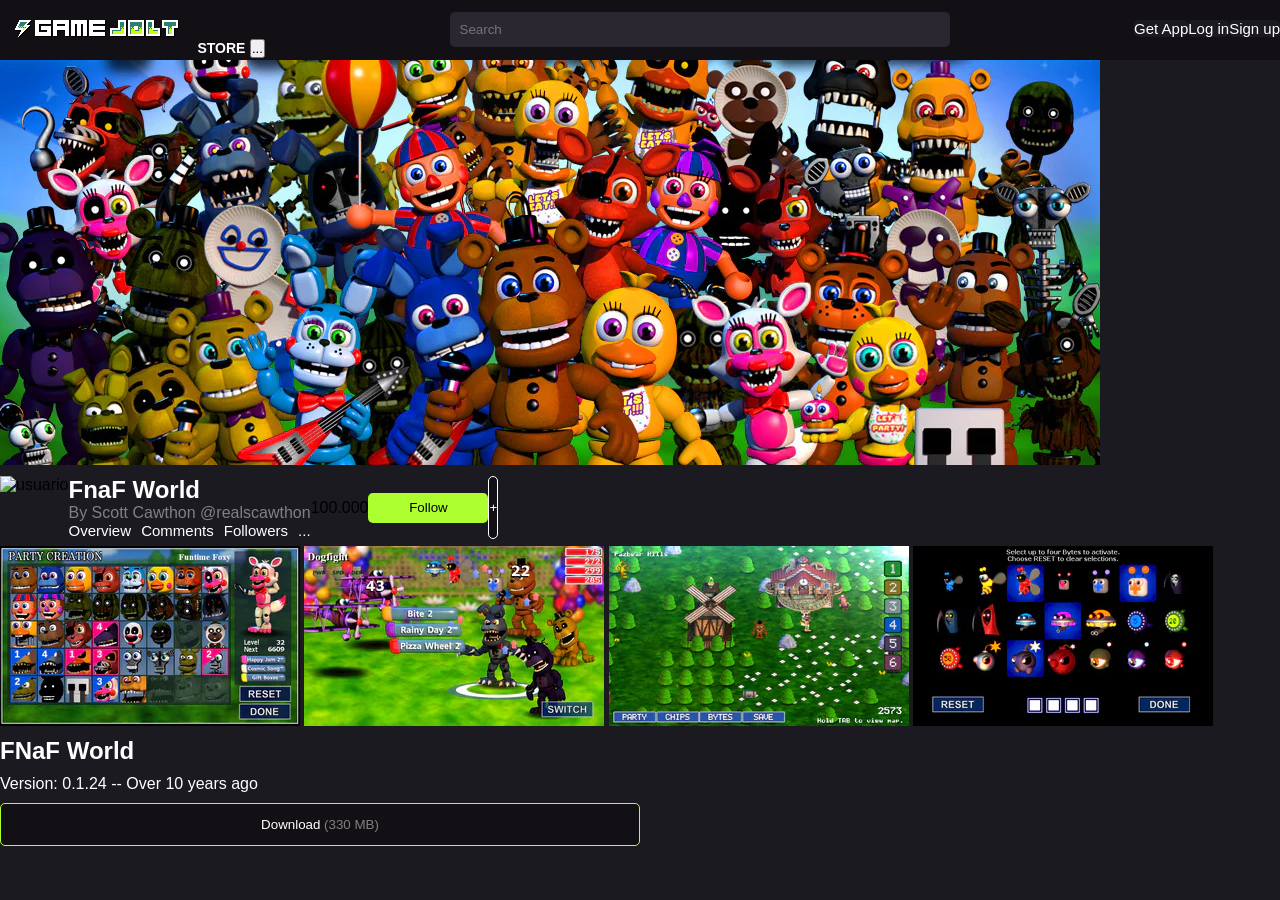
==== page/coso.html @ 09eb71f3 "html-trabajo" ====
<!DOCTYPE html>
<html lang="en">
<head>
    <meta charset="UTF-8">
    <meta name="viewport" content="width=device-width, initial-scale=1.0">
    <title>placeholder</title>
    <link rel="stylesheet" href="static/css/style.css">
</head>
<body>
    <header class="header">
        <nav class="navbar">
            <div class="logo">
                <img src="../trabajo/static/images/gamejolt3.png" alt="logo">
                <a href="../pages/store.html" class="nav-link">STORE</a>
                <button class="opciones">...</button>
            </div>
            <div class="barra-busqueda">
                <input type="text" placeholder="Search">
            </div>
            <div class="botones">
                <div>
                    <button class="button1">
                        Get App
                    </button>
                </div>
                <div>
                    <Button class="button2">
                        Log in
                    </Button>
                </div>
                <div>
                    <Button class="button2">
                        Sign up
                    </Button>
                </div>
            </div>
        </nav>
    </header>
    <main class="main">
        <div class="banner">
            <img src="static/images/img-fnaf-world.webp" alt="imagen de banner">
        </div>
        <div class="informacion">
            <div class="usuario">
                <img src="" alt="usuario">
                <div class="texto-usuario">
                    <h2>FnaF World</h2>
                    <p>By Scott Cawthon @realscawthon</p>
                    <div class="botones">
                        <button>Overview</button>
                        <button>Comments</button>
                        <button>Followers</button>
                        <button>...</button>
                    </div>
                </div>
                <div class="seguir">
                    <p>100.000</p>
                    <button class="verde">Follow</button>
                </div>
                <button class="playlist">+</button>
            </div>
        </div>
        <div class="carrusel">
            <img src="static/images/img-fnaf-1.webp" alt="imagen">
            <img src="static/images/img-fnaf-2.webp" alt="imagen">
            <img src="static/images/img-fnaf-3.webp" alt="imagen">
            <img src="static/images/img-fnaf-4.webp" alt="imagen">
        </div>
        <div class="descarga">
            <h2>FNaF World</h2>
            <p>Version: 0.1.24 -- Over 10 years ago</p>
            <button class="boton-descargas">Download <span>(330 MB)</span></button>
        </div>
    </main>
</body>
</html>
---- page/static/css/style.css ----
* {
    box-sizing: border-box;
    margin: 0; /*que quieres manito??*/
    padding: 0;
    font-family: Arial, sans-serif;
}

body {
    background-color: #1c1a21;
}

.header {
    background-color: #121015;
    height: 60px;
}

.navbar {
    display:flex; 
    flex-direction:row;
    flex-wrap:wrap;
    justify-content: space-between;
    align-items: center;
}

.nav-link {
    color: #ffffff;
    text-decoration: none;
    font-weight: bold;
    font-size: 14px;
    padding-bottom: 4px;
    border-bottom: 3px solid #ccff00;
}

.barra-busqueda input{
    height: 35px;
    width: 500px;
    border-radius: 5px;
    border: none;
    background-color: #2A2731;
    padding: 10px;
    color: white;
}

.tienda{
    background-color: #121015;
    color: white;
    border: none;
    color: #A4A1AB;
}

.verde {
    background-color: greenyellow;
    color: black;
    height: 30px;
    width: 120px;
    border: none;
    border-radius: 5px;
}

.botones {
    display:flex;
    justify-content: space-between;
    flex-wrap: wrap;
}

.color-placeholder {
    background-color: #2A2731;
    border: solid 1px rgb(88, 87, 87);
    gap: 20px;
    border-radius:6px;
    height: 40px;
    padding: 10px;
    width: 300px;
    color:white;
}

.color-a {
    color: #CCFF00;
}

.main {
    width: 100%;
    height: 100%;
    display:flex;
    flex-direction:column;
    gap:7px;
}

.informacion {
    display: flex;
    flex-direction: row;
    justify-content: space-between;
}

.usuario {
    display: flex;
    flex-direction: row;
    justify-content: space-between;
}

.boton-descargas {
    border:1px greenyellow solid;
    background-color: #121015;
    color:white;
    padding: 13px;
    border-radius: 5px;
}

.boton-descargas span{ 
    color:grey;
}

.playlist {
    color: white;
    background-color: #121015;
    border:1px white solid;
    border-radius: 5px;
}

.seguir {
    display: flex;
    align-items: center;
}

.descarga {
    display:flex;
    flex-direction: column;
    gap: 10px;
    color:white;
    width: 50%;
}

.texto-usuario {
    color: white;
}

.texto-usuario p {
    color:grey;
}

.botones button {
    color:white;
    background-color:#1c1a21;
    border-radius:5px;
    border:none;
    font-size: 15px;
}
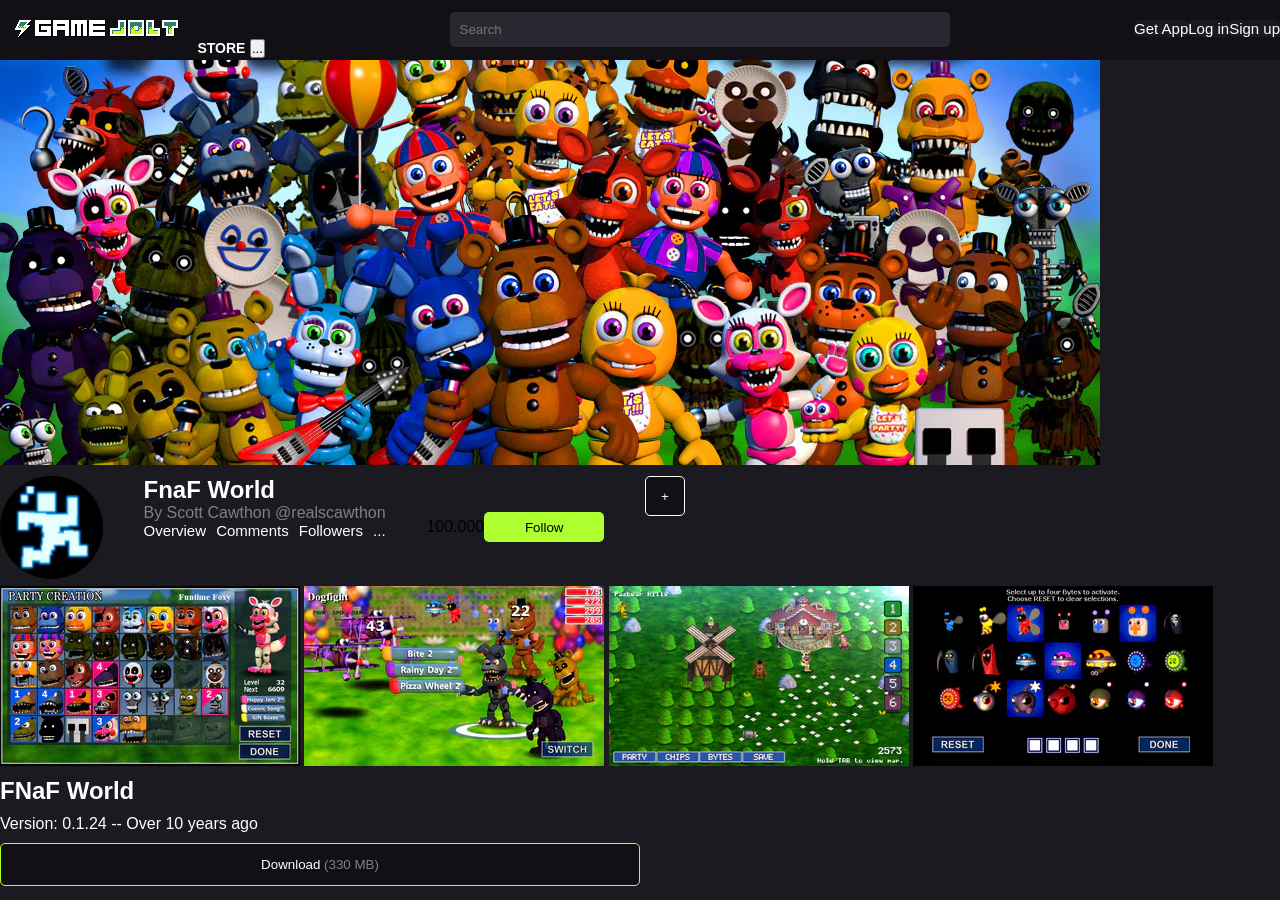
==== commit 3dd0cf13: "ASD" ====
--- a/page/coso.html
+++ b/page/coso.html
@@ -42,7 +42,7 @@
         </div>
         <div class="informacion">
             <div class="usuario">
-                <img src="" alt="usuario">
+                <img src="static/images/Animdudee.webp" alt="usuario">
                 <div class="texto-usuario">
                     <h2>FnaF World</h2>
                     <p>By Scott Cawthon @realscawthon</p>
--- a/page/static/css/style.css
+++ b/page/static/css/style.css
@@ -115,11 +115,14 @@
     background-color: #121015;
     border:1px white solid;
     border-radius: 5px;
+    width: 40px;
+    height: 40px;
 }
 
 .seguir {
     display: flex;
     align-items: center;
+    justify-content: center;
 }
 
 .descarga {
@@ -144,4 +147,9 @@
     border-radius:5px;
     border:none;
     font-size: 15px;
+}
+
+.usuario img {
+    width:15%;
+    border-radius: 50%;
 }
